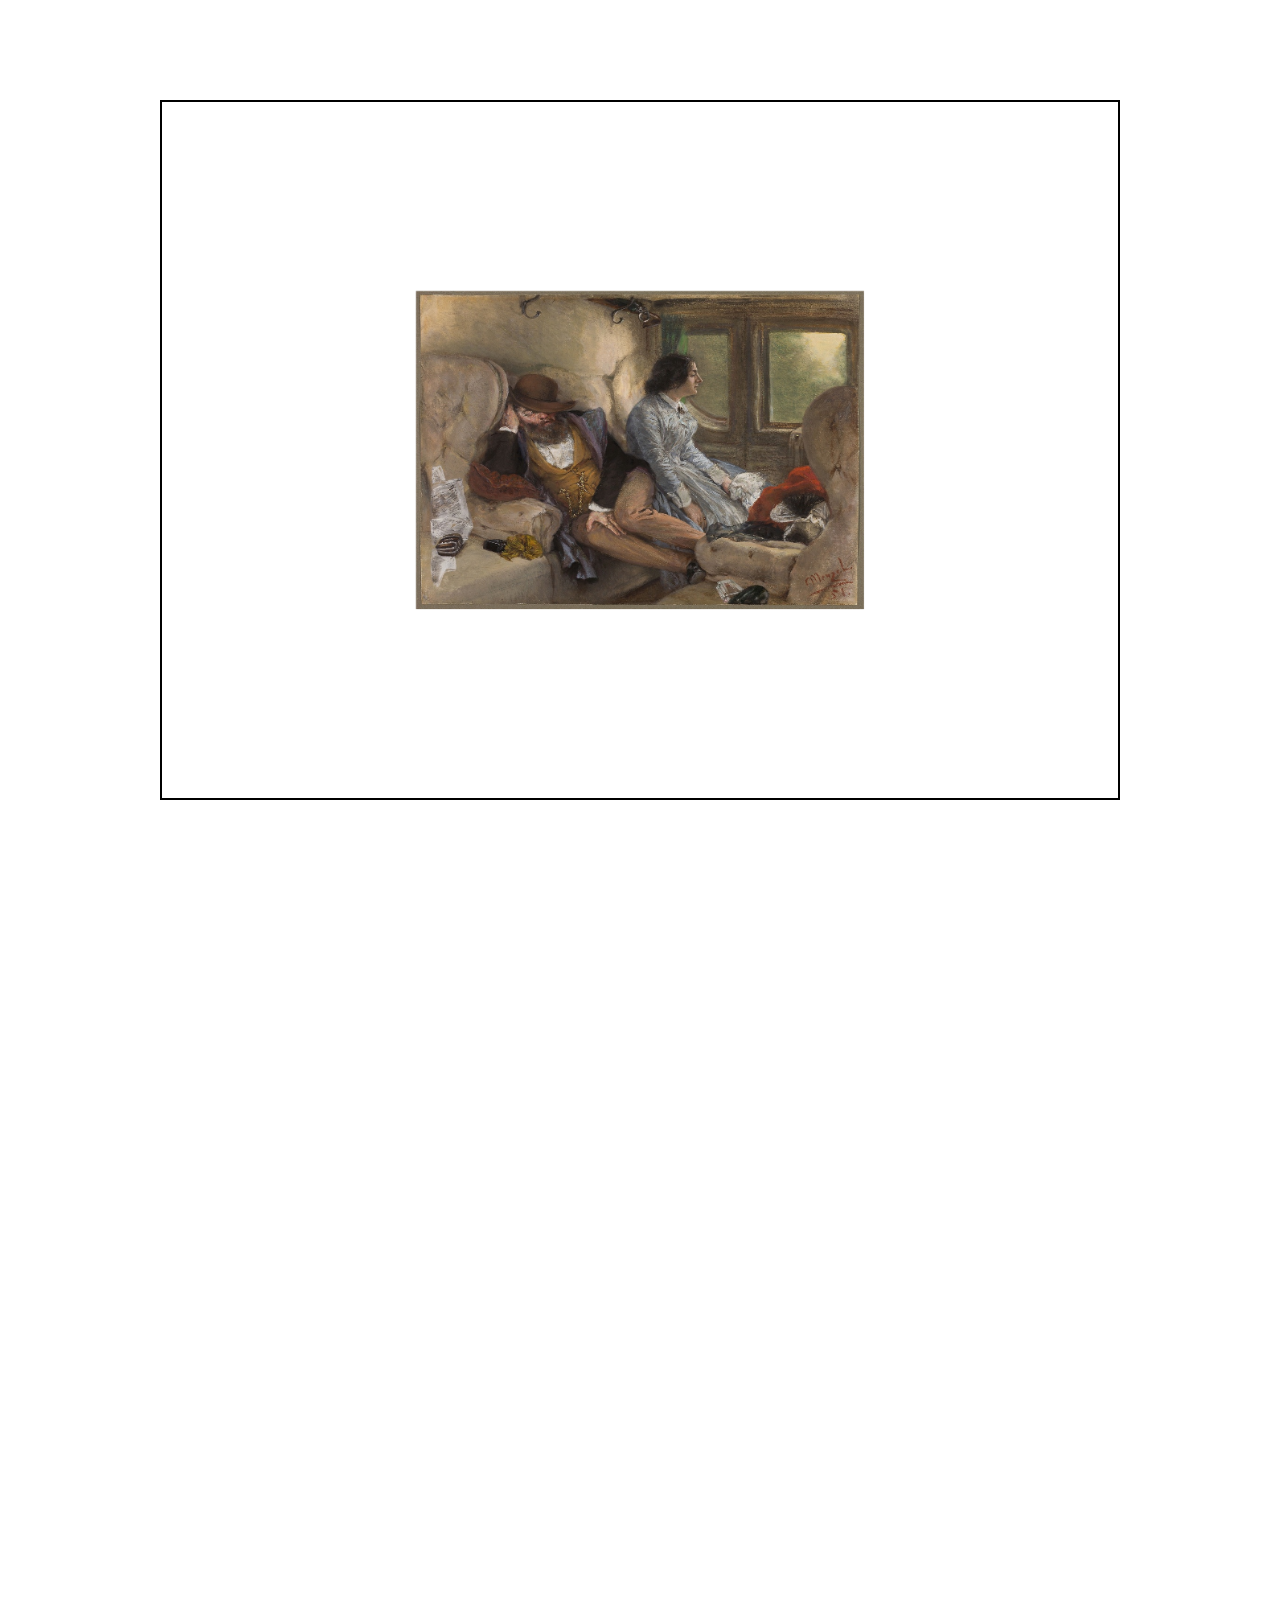
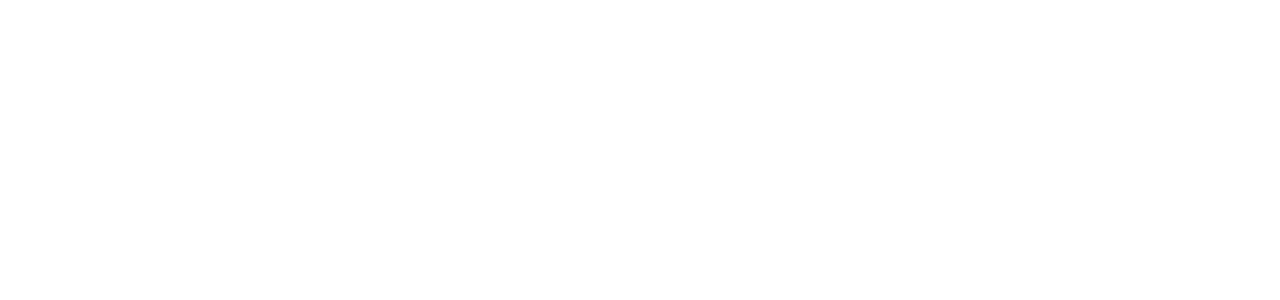
==== index.html @ 51337ca4 "no message" ====
<!DOCTYPE html>
<html lang="ja">
<head>
  <meta charset="UTF-8">
  <meta name="viewport" content="width=device-width, initial-scale=1.0">
  <meta http-equiv="X-UA-Compatible" content="ie=edge">
  <link rel="stylesheet" href="style.css">
  <title>Document</title>
</head>
<body>


  <div class="wrapper">
    <div id="base">
      <div id="scaler" class="scaler">
        <img class="section section-1" data-z="5.5" data-x="90" data-y="20" src="img/06.jpg" alt="">
        <img class="section section-2" data-z="4.6" data-x="62" data-y="39" src="img/05.jpg" alt="">
        <img class="section section-3" data-z="3.7" data-x="40" data-y="39" src="img/04.jpg" alt="">
        <img class="section section-4" data-z="2.8" data-x="40" data-y="39" src="img/03.jpg" alt="">
        <img class="section section-5" data-z="1.9" data-x="70" data-y="80" src="img/02.jpg" alt="">
        <img class="section section-6" data-z="1" data-x="10" data-y="30" src="img/01.jpg" alt="">
        <!-- <section class="section section-1" data-z="1">
          <p class="text">コンテンツ</p>
        </section>
        <section class="section section-2" data-z="2">
          <p class="text">コンテンツ</p>
        </section>
        <section class="section section-3" data-z="3">
          <p class="text">コンテンツ</p>
        </section>
        <section class="section section-4" data-z="4">
          <p class="text">コンテンツ</p>
        </section>
        <section class="section section-5" data-z="5">
          <p class="text">コンテンツ</p>
        </section> -->
      </div>
  </div>

  <div id="scroll" class="scroll"></div>
  </div>
    
  <script src="jquery-3.3.1.min.js"></script>
  <script src="modernizr.js"></script>
  <script type="text/javascript" src="script.js"></script>
</body>
</html>
---- style.css ----
@charset "UTF-8";




/* ========================================
    ????css
========================================= */
html, body, div, span, applet, object, iframe,
h1, h2, h3, h4, h5, h6, p, blockquote, pre,
a, abbr, acronym, address, big, cite, code,
del, dfn, em, img, ins, kbd, q, s, samp,
small, strike, strong, sub, sup, tt, var,
b, u, i, center, nav,
dl, dt, dd, ol, ul, li,
fieldset, form, label, legend,
table, caption, tbody, tfoot, thead, tr, th, td,
article, aside, canvas, details, embed,
figure, figcaption, footer, header, hgroup,
menu, nav, output, ruby, section, summary,
time, mark, audio, video {
  margin: 0;
  padding: 0;
  border: 0;
  font-family: "游ゴシック体", YuGothic, "游ゴシック", "Yu Gothic", sans-serif;
  font-weight: bold;
  vertical-align: baseline;
  color: #fff;
  text-decoration: none;
}

article, aside, details, figcaption, figure,
footer, header, hgroup, menu, nav, section {
  display: block;
}

body {
  width: 1000px;
  height: 500px;
  margin: 0 auto;
  padding: 0;
  -webkit-font-smoothing: antialiased;
  -moz-osx-font-smoothing: grayscale;
}

* {
  list-style: none;
  box-sizing: border-box;
}

html {
  overflow-y: scroll;
  font-family: YuGothic,  /* For Mac */
               "Yu Gothic M", "Yu Gothic Medium",  /* For Windows Firefox, Edge, IE */
               "Hiragino Kaku Gothic ProN", "Hiragino Kaku Gothic Pro",  /* For Mac Fallback */
               Meiryo,  /* For Windows Fallback (Chrome) */
               sans-serif;
}

@font-face {
  font-family: "Yu Gothic M";
  src: local("Yu Gothic Medium");
}
@font-face {
  font-family: "Yu Gothic M";
  src: local("Yu Gothic Bold");
  font-weight: bold;
}

blockquote, q {
  quotes: none;
}

blockquote:before, blockquote:after, q:before, q:after {
  content: '';
  content: none;
}

input, textarea {
  margin: 0;
  padding: 0;
}

ol, ul {
  list-style: none;
}

table {
  border-collapse: collapse;
  border-spacing: 0;
}

caption, th {
  text-align: left;
}

a:focus {
  outline: none;
}

.clearfix::after {
  content: "";
  display: block;
  clear: both;
}

/* ========================================
    ????css
========================================= */
.frame-wrapper{
  width: 960px;
  height: 700px;
}

.frame-wrapper iframe{
  width: 100%;
  height: 100%;
}

#base {
  width: 960px;
  height: 700px;
  margin: auto;
  border: 2px solid #000;
  position: fixed;
  top: 50%;
  left: 50%;
  transform: translate(-50%, -50%);
  perspective: 1px;
  overflow: hidden;
}
#scaler {
  width: 100%;
  height: 100%;
  transform-style: preserve-3d;
  transform: translateZ(0);
}
.section {
  width: 100%;
  height: 100%;
  box-sizing: border-box;
  padding: 30px;
  /* background: #f00; */
  transform: perspective(1px);
  position: absolute;
  top: 0;
  left: 0;
}

img{
  display: block;
}

.scroll {
  visibility: hidden;
  z-index: -1;
}

.section-1 {
  /* background: url(img/01.jpg) no-repeat center; */
  /* perspective-origin: 90% 20%; */
}
.section-2 {
  /* background: url(img/02.jpg) no-repeat center; */
  /* perspective-origin: 62% 39%; */

}
.section-3 {
  /* background: url(img/03.jpg) no-repeat center; */
  /* perspective-origin: 40% 39%; */

}
.section-4 {
  /* background: url(img/04.jpg) no-repeat center; */
  /* perspective-origin: 40% 39%; */

  
}
.section-5 {
  /* background: url(img/05.jpg) no-repeat center; */
  /* perspective-origin: 10% 60%; */

 
}
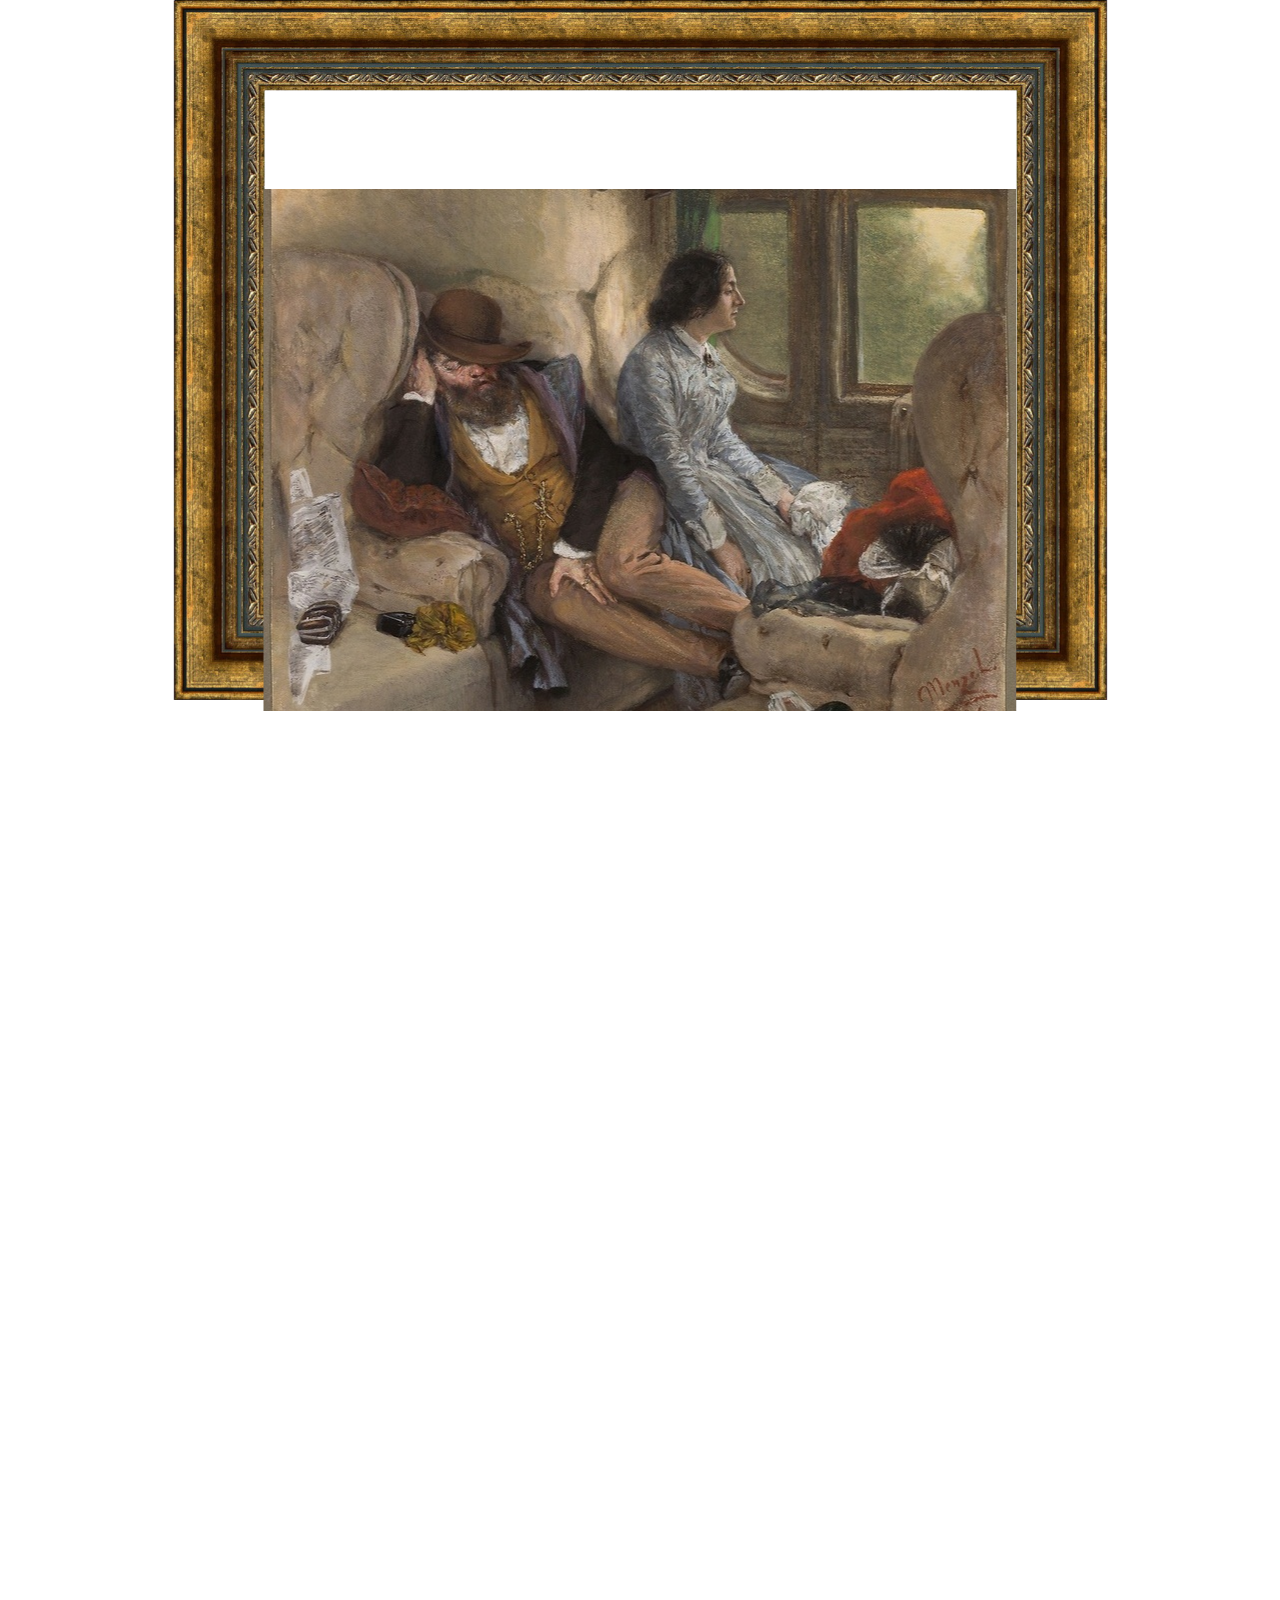
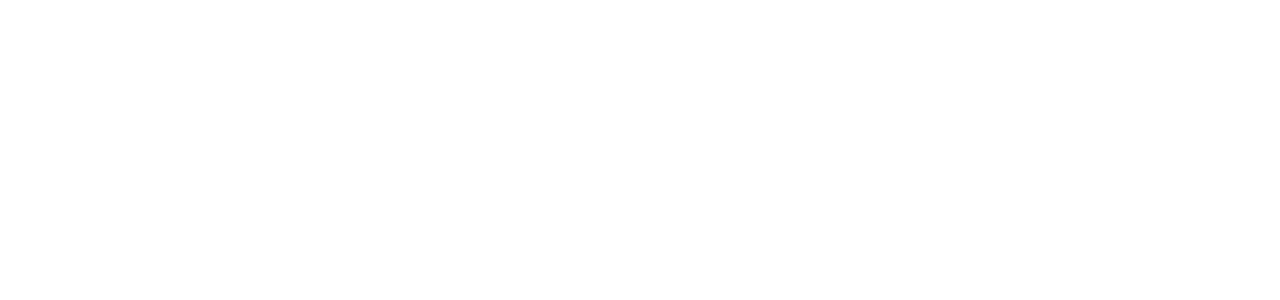
==== commit 3533202b: "no message" ====
--- a/index.html
+++ b/index.html
@@ -11,31 +11,33 @@
 
 
   <div class="wrapper">
-    <div id="base">
-      <div id="scaler" class="scaler">
-        <img class="section section-1" data-z="5.5" data-x="90" data-y="20" src="img/06.jpg" alt="">
-        <img class="section section-2" data-z="4.6" data-x="62" data-y="39" src="img/05.jpg" alt="">
-        <img class="section section-3" data-z="3.7" data-x="40" data-y="39" src="img/04.jpg" alt="">
-        <img class="section section-4" data-z="2.8" data-x="40" data-y="39" src="img/03.jpg" alt="">
-        <img class="section section-5" data-z="1.9" data-x="70" data-y="80" src="img/02.jpg" alt="">
-        <img class="section section-6" data-z="1" data-x="10" data-y="30" src="img/01.jpg" alt="">
-        <!-- <section class="section section-1" data-z="1">
-          <p class="text">コンテンツ</p>
-        </section>
-        <section class="section section-2" data-z="2">
-          <p class="text">コンテンツ</p>
-        </section>
-        <section class="section section-3" data-z="3">
-          <p class="text">コンテンツ</p>
-        </section>
-        <section class="section section-4" data-z="4">
-          <p class="text">コンテンツ</p>
-        </section>
-        <section class="section section-5" data-z="5">
-          <p class="text">コンテンツ</p>
-        </section> -->
+    <div class="frame">
+      <div id="base">
+        <div id="scaler" class="scaler">
+          <img class="section section-1" data-z="5.5" data-x="90" data-y="20" src="img/06.jpg" alt="">
+          <img class="section section-2" data-z="4.6" data-x="62" data-y="39" src="img/05.jpg" alt="">
+          <img class="section section-3" data-z="3.7" data-x="40" data-y="39" src="img/04.jpg" alt="">
+          <img class="section section-4" data-z="2.8" data-x="40" data-y="39" src="img/03.jpg" alt="">
+          <img class="section section-5" data-z="1.9" data-x="70" data-y="80" src="img/02.jpg" alt="">
+          <img class="section section-6" data-z="1" data-x="10" data-y="30" src="img/01.jpg" alt="">
+          <!-- <section class="section section-1" data-z="1">
+            <p class="text">コンテンツ</p>
+          </section>
+          <section class="section section-2" data-z="2">
+            <p class="text">コンテンツ</p>
+          </section>
+          <section class="section section-3" data-z="3">
+            <p class="text">コンテンツ</p>
+          </section>
+          <section class="section section-4" data-z="4">
+            <p class="text">コンテンツ</p>
+          </section>
+          <section class="section section-5" data-z="5">
+            <p class="text">コンテンツ</p>
+          </section> -->
+        </div>
       </div>
-  </div>
+    </div>
 
   <div id="scroll" class="scroll"></div>
   </div>
--- a/style.css
+++ b/style.css
@@ -107,39 +107,46 @@
 /* ========================================
     ????css
 ========================================= */
-.frame-wrapper{
-  width: 960px;
+
+
+.frame{
+  text-align: center;
+  position: fixed;
+  width: 1000px;
   height: 700px;
+  background: url(img/frame.png)no-repeat center center;
+  background-size: contain;
 }
 
-.frame-wrapper iframe{
-  width: 100%;
-  height: 100%;
-}
+
 
 #base {
-  width: 960px;
-  height: 700px;
+  display: inline-block;
+  width: 753px;
+  height: 522px;
   margin: auto;
-  border: 2px solid #000;
+  /* border: 2px solid #000; */
   position: fixed;
   top: 50%;
   left: 50%;
   transform: translate(-50%, -50%);
   perspective: 1px;
   overflow: hidden;
+  /* padding:100px; */
+
+
+
 }
 #scaler {
   width: 100%;
   height: 100%;
   transform-style: preserve-3d;
-  transform: translateZ(0);
+  transform: translateZ(1px);
 }
 .section {
   width: 100%;
   height: 100%;
   box-sizing: border-box;
-  padding: 30px;
   /* background: #f00; */
   transform: perspective(1px);
   position: absolute;
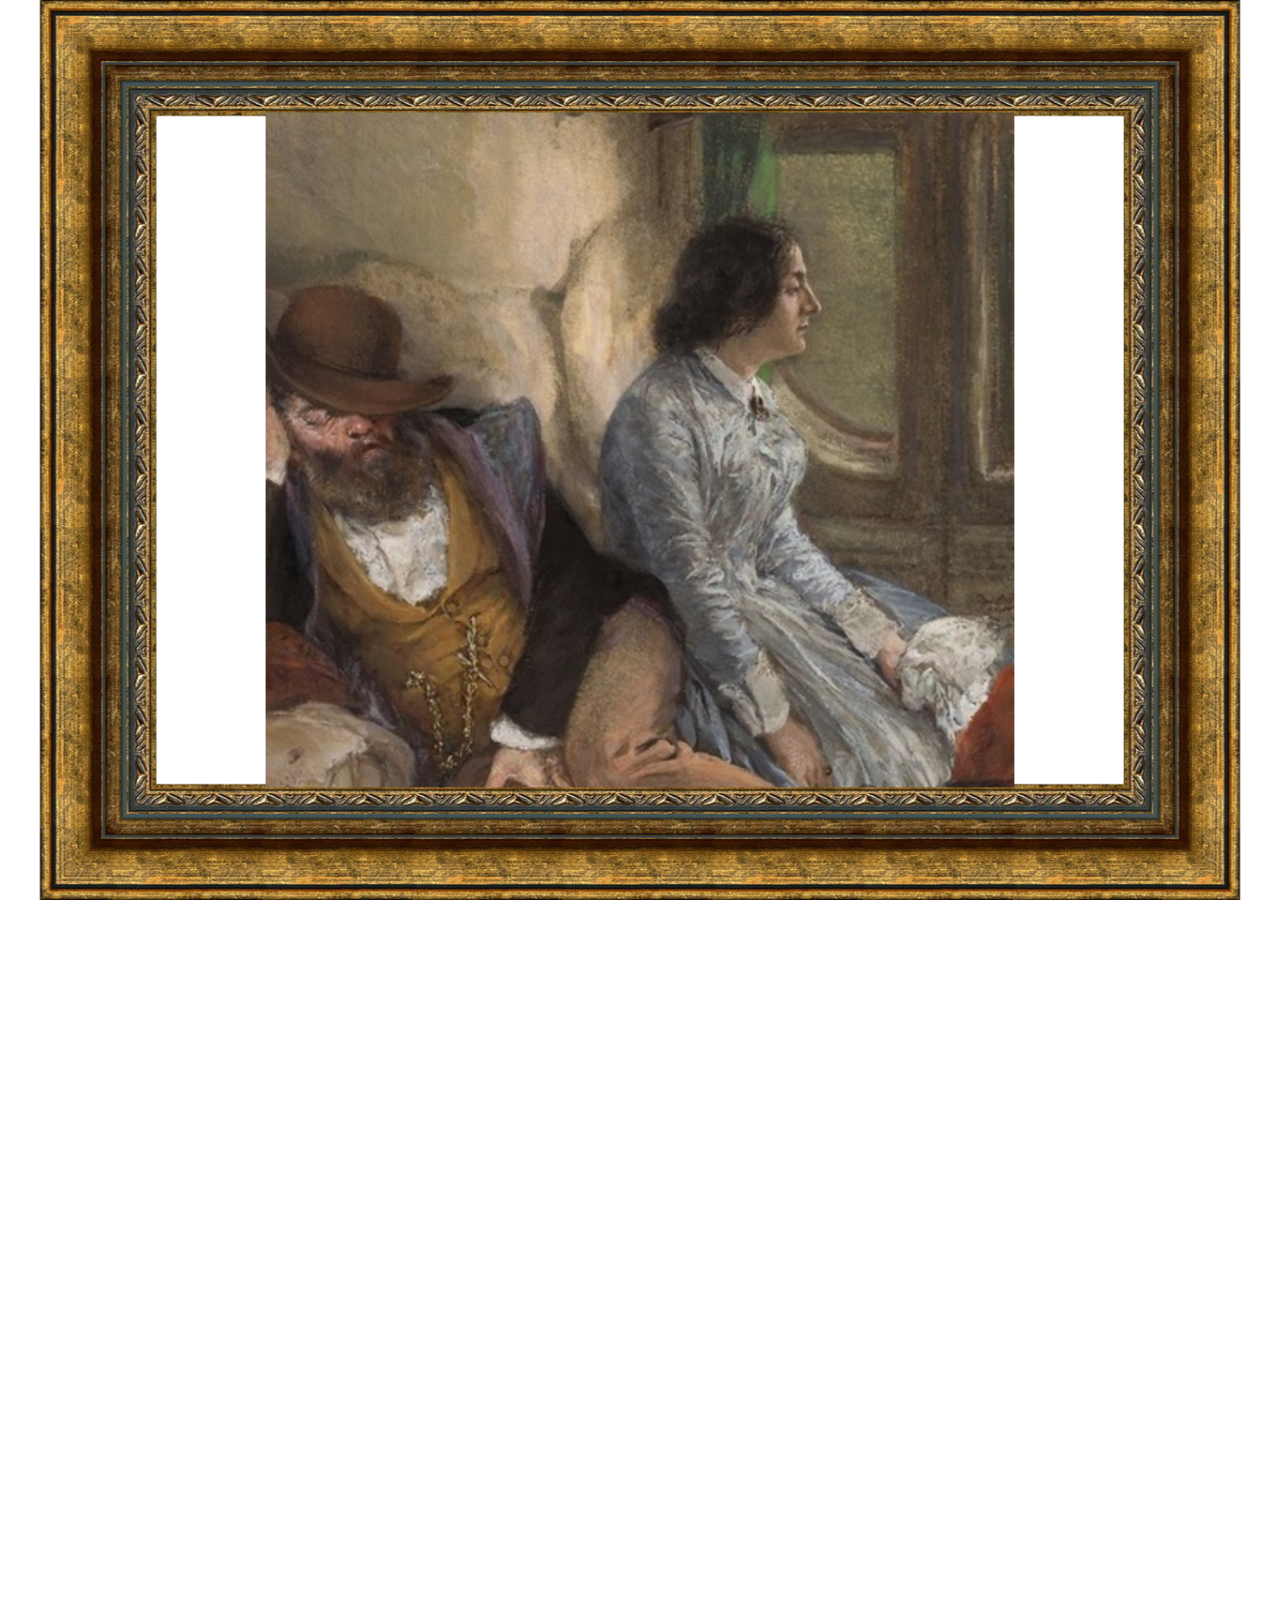
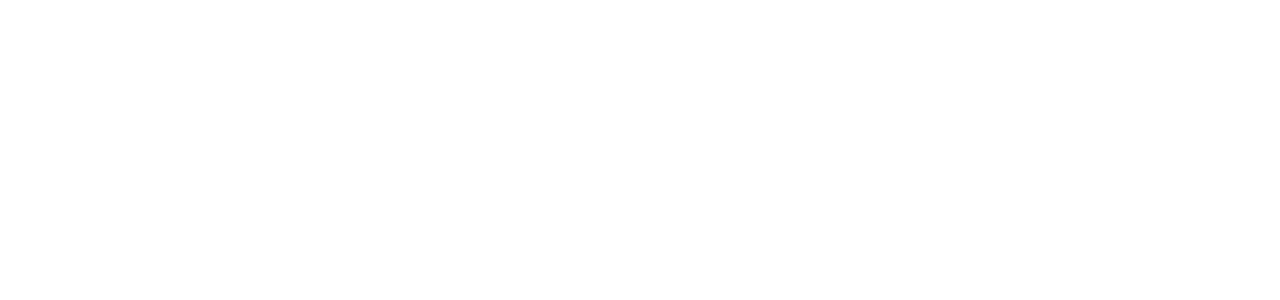
==== commit 2343ef29: "no message" ====
--- a/index.html
+++ b/index.html
@@ -10,7 +10,7 @@
 <body>
 
 
-  <div class="wrapper">
+  <!-- <div class="wrapper"> -->
     <div class="frame">
       <div id="base">
         <div id="scaler" class="scaler">
@@ -20,30 +20,16 @@
           <img class="section section-4" data-z="2.8" data-x="40" data-y="39" src="img/03.jpg" alt="">
           <img class="section section-5" data-z="1.9" data-x="70" data-y="80" src="img/02.jpg" alt="">
           <img class="section section-6" data-z="1" data-x="10" data-y="30" src="img/01.jpg" alt="">
-          <!-- <section class="section section-1" data-z="1">
-            <p class="text">コンテンツ</p>
-          </section>
-          <section class="section section-2" data-z="2">
-            <p class="text">コンテンツ</p>
-          </section>
-          <section class="section section-3" data-z="3">
-            <p class="text">コンテンツ</p>
-          </section>
-          <section class="section section-4" data-z="4">
-            <p class="text">コンテンツ</p>
-          </section>
-          <section class="section section-5" data-z="5">
-            <p class="text">コンテンツ</p>
-          </section> -->
+
         </div>
       </div>
     </div>
 
   <div id="scroll" class="scroll"></div>
-  </div>
+  <!-- </div> -->
     
   <script src="jquery-3.3.1.min.js"></script>
-  <script src="modernizr.js"></script>
+
   <script type="text/javascript" src="script.js"></script>
 </body>
 </html>--- a/style.css
+++ b/style.css
@@ -34,9 +34,9 @@
   display: block;
 }
 
-body {
-  width: 1000px;
-  height: 500px;
+html,body {
+  width: 100%;
+  /* height: 100vh; */
   margin: 0 auto;
   padding: 0;
   -webkit-font-smoothing: antialiased;
@@ -107,25 +107,29 @@
 /* ========================================
     ????css
 ========================================= */
+/* .wrapper{
+  position: relative;
+  width: 100%;
+  height: 100vh;
+  margin: 0 auto;
+} */
 
 
 .frame{
   text-align: center;
   position: fixed;
-  width: 1000px;
-  height: 700px;
+  width: 100%;
+  height: 100vh;
   background: url(img/frame.png)no-repeat center center;
   background-size: contain;
 }
 
 
-
 #base {
   display: inline-block;
-  width: 753px;
-  height: 522px;
+  width: calc(100% - 41.5vw);
+  height: calc(100vh - 25vh);
   margin: auto;
-  /* border: 2px solid #000; */
   position: fixed;
   top: 50%;
   left: 50%;
@@ -134,24 +138,23 @@
   overflow: hidden;
   /* padding:100px; */
 
-
-
 }
 #scaler {
   width: 100%;
-  height: 100%;
+  height: 100vh;
   transform-style: preserve-3d;
   transform: translateZ(1px);
 }
 .section {
   width: 100%;
-  height: 100%;
+  height: 100vh;
   box-sizing: border-box;
-  /* background: #f00; */
   transform: perspective(1px);
   position: absolute;
   top: 0;
   left: 0;
+  object-fit: cover;
+
 }
 
 img{
@@ -163,29 +166,3 @@
   z-index: -1;
 }
 
-.section-1 {
-  /* background: url(img/01.jpg) no-repeat center; */
-  /* perspective-origin: 90% 20%; */
-}
-.section-2 {
-  /* background: url(img/02.jpg) no-repeat center; */
-  /* perspective-origin: 62% 39%; */
-
-}
-.section-3 {
-  /* background: url(img/03.jpg) no-repeat center; */
-  /* perspective-origin: 40% 39%; */
-
-}
-.section-4 {
-  /* background: url(img/04.jpg) no-repeat center; */
-  /* perspective-origin: 40% 39%; */
-
-  
-}
-.section-5 {
-  /* background: url(img/05.jpg) no-repeat center; */
-  /* perspective-origin: 10% 60%; */
-
- 
-}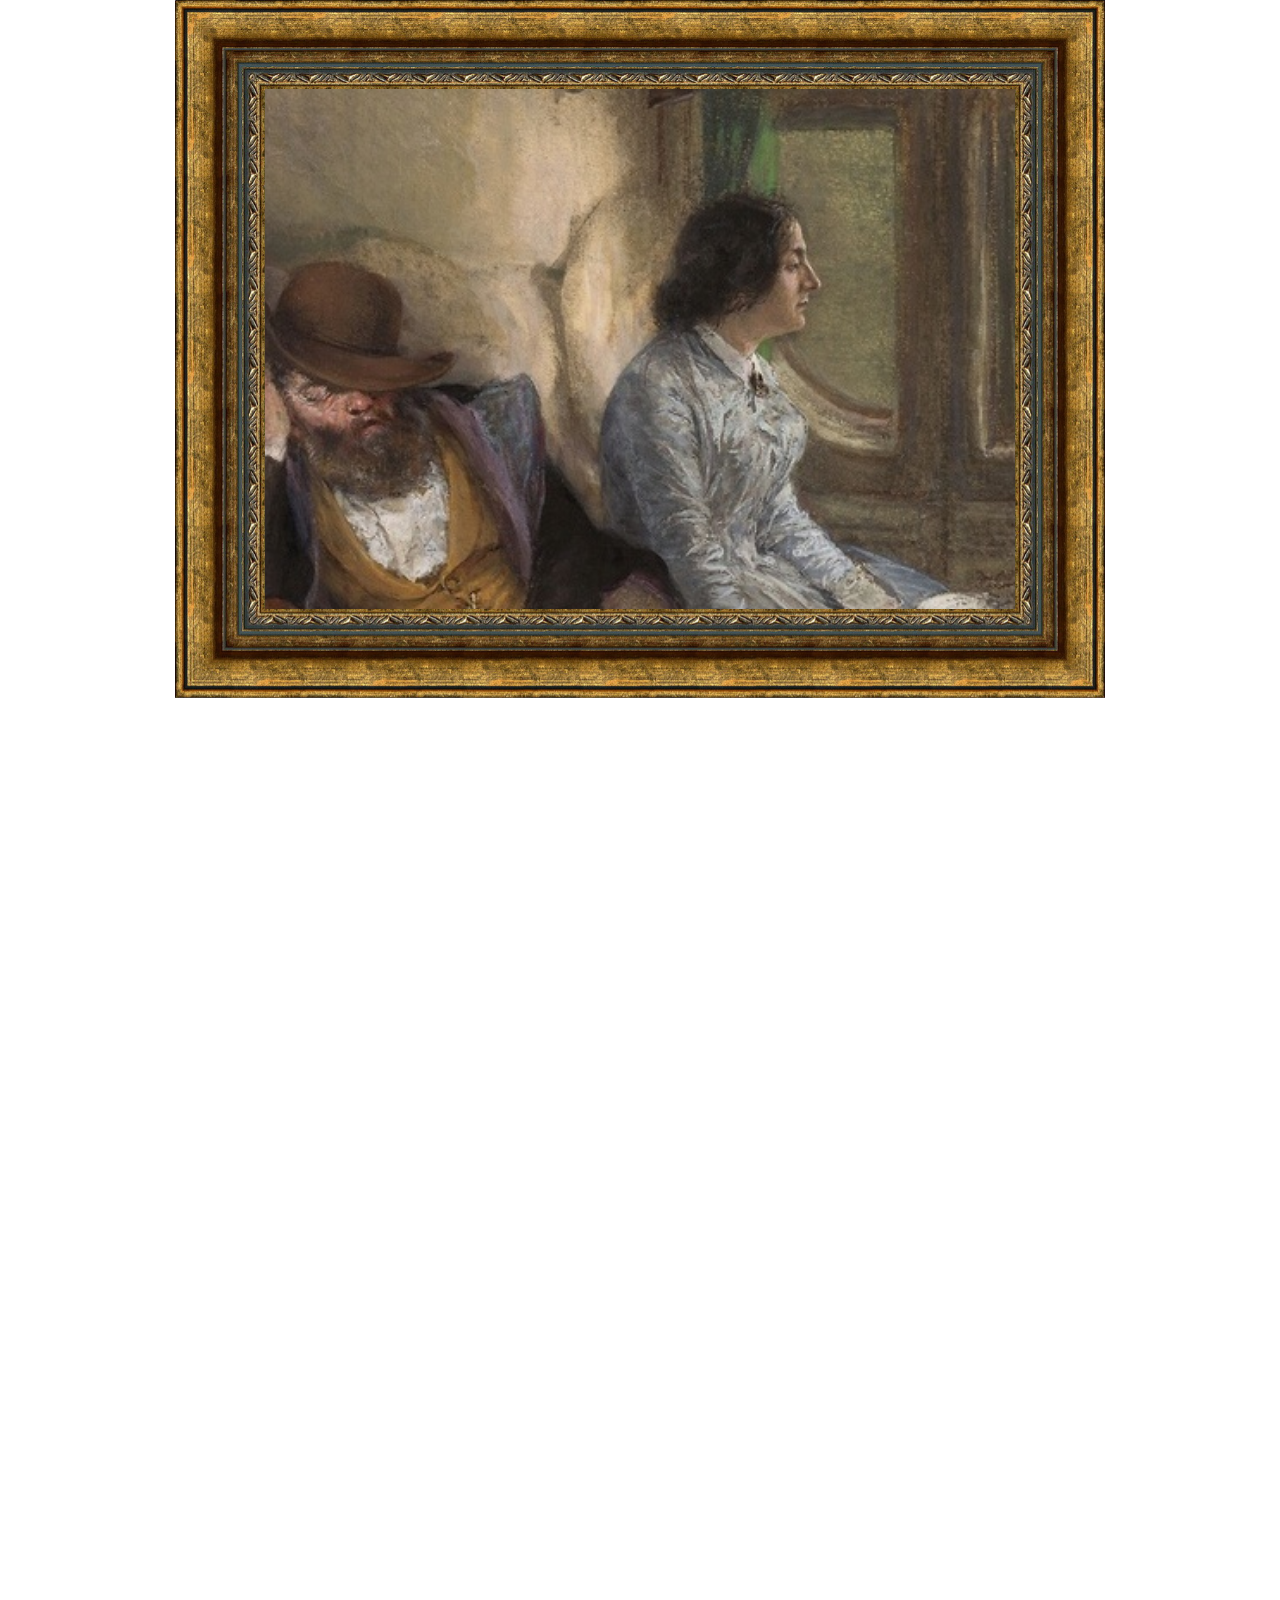
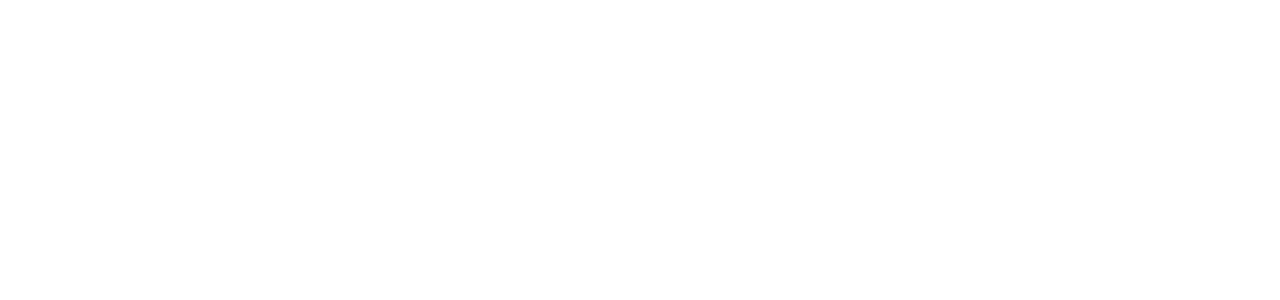
==== commit 95ffdfe9: "no message" ====
--- a/index.html
+++ b/index.html
@@ -10,7 +10,7 @@
 <body>
 
 
-  <!-- <div class="wrapper"> -->
+  <div class="wrapper">
     <div class="frame">
       <div id="base">
         <div id="scaler" class="scaler">
@@ -26,7 +26,7 @@
     </div>
 
   <div id="scroll" class="scroll"></div>
-  <!-- </div> -->
+  </div>
     
   <script src="jquery-3.3.1.min.js"></script>
 
--- a/style.css
+++ b/style.css
@@ -107,30 +107,30 @@
 /* ========================================
     ????css
 ========================================= */
-/* .wrapper{
-  position: relative;
-  width: 100%;
-  height: 100vh;
+.wrapper{
+  width: 930px;
+  height: 698px;
   margin: 0 auto;
-} */
+}
 
 
 .frame{
-  text-align: center;
+  /* display: inline-block; */
+  /* text-align: center; */
   position: fixed;
-  width: 100%;
-  height: 100vh;
+  width: 930px;
+  height: 698px;
   background: url(img/frame.png)no-repeat center center;
   background-size: contain;
 }
 
 
 #base {
-  display: inline-block;
-  width: calc(100% - 41.5vw);
-  height: calc(100vh - 25vh);
-  margin: auto;
-  position: fixed;
+  /* display: inline-block; */
+  width: 750px;
+  height: 520px;
+  /* margin: auto; */
+  position: absolute;
   top: 50%;
   left: 50%;
   transform: translate(-50%, -50%);
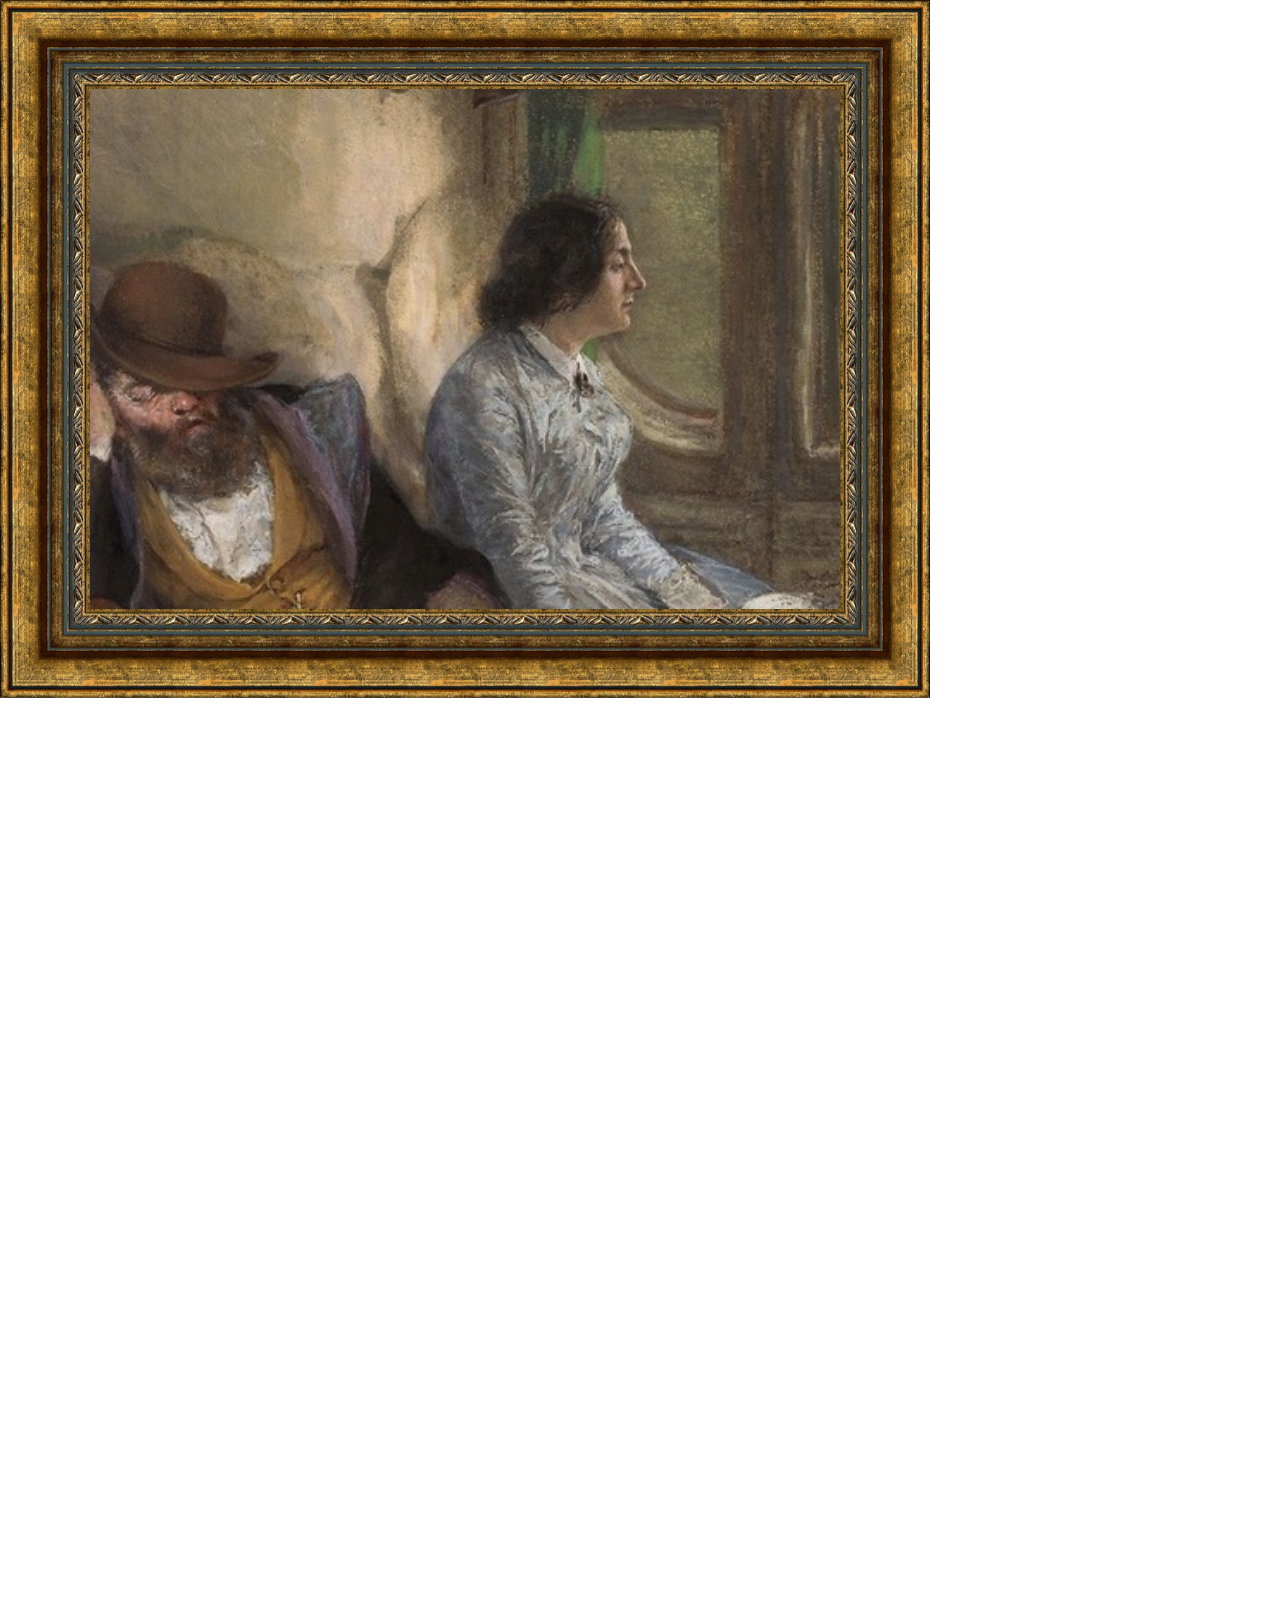
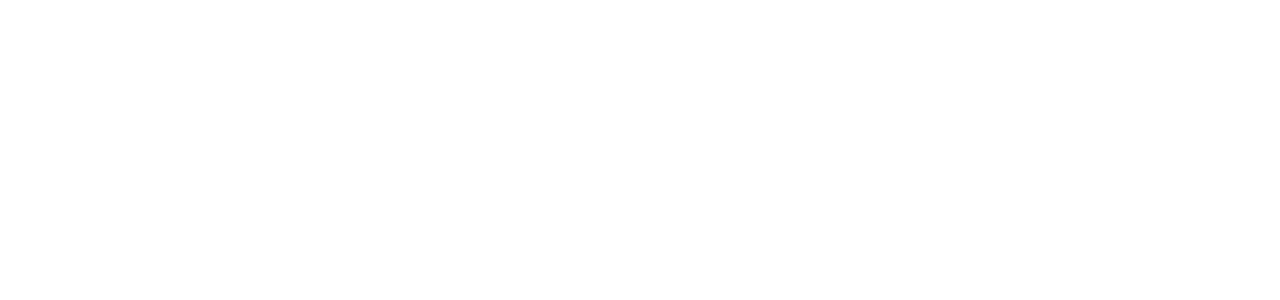
==== commit 261620f3: "no message" ====
--- a/index.html
+++ b/index.html
@@ -1,35 +1,34 @@
 <!DOCTYPE html>
 <html lang="ja">
 <head>
-  <meta charset="UTF-8">
-  <meta name="viewport" content="width=device-width, initial-scale=1.0">
-  <meta http-equiv="X-UA-Compatible" content="ie=edge">
+	<meta charset="UTF-8">
+	<meta name="viewport" content="width=device-width, initial-scale=1.0">
+	<meta http-equiv="X-UA-Compatible" content="ie=edge">
   <link rel="stylesheet" href="style.css">
-  <title>Document</title>
+	<title>Document</title>
 </head>
 <body>
 
 
-  <div class="wrapper">
+  <!-- <div class="wrapper"> -->
     <div class="frame">
       <div id="base">
         <div id="scaler" class="scaler">
           <img class="section section-1" data-z="5.5" data-x="90" data-y="20" src="img/06.jpg" alt="">
-          <img class="section section-2" data-z="4.6" data-x="62" data-y="39" src="img/05.jpg" alt="">
-          <img class="section section-3" data-z="3.7" data-x="40" data-y="39" src="img/04.jpg" alt="">
+          <img class="section section-2" data-z="4.6" data-x="63" data-y="39" src="img/05.jpg" alt="">
+          <img class="section section-3" data-z="3.7" data-x="40" data-y="45" src="img/04.jpg" alt="">
           <img class="section section-4" data-z="2.8" data-x="40" data-y="39" src="img/03.jpg" alt="">
-          <img class="section section-5" data-z="1.9" data-x="70" data-y="80" src="img/02.jpg" alt="">
-          <img class="section section-6" data-z="1" data-x="10" data-y="30" src="img/01.jpg" alt="">
+          <img class="section section-5" data-z="1.9" data-x="24" data-y="30" src="img/02.jpg" alt="">
+          <img class="section section-6" data-z="1" data-x="35" data-y="30" src="img/01.jpg" alt="">
 
         </div>
       </div>
     </div>
 
   <div id="scroll" class="scroll"></div>
-  </div>
+  <!-- </div> -->
     
   <script src="jquery-3.3.1.min.js"></script>
-
   <script type="text/javascript" src="script.js"></script>
 </body>
 </html>--- a/style.css
+++ b/style.css
@@ -108,6 +108,7 @@
     ????css
 ========================================= */
 .wrapper{
+  display: table;
   width: 930px;
   height: 698px;
   margin: 0 auto;
@@ -115,8 +116,8 @@
 
 
 .frame{
-  /* display: inline-block; */
-  /* text-align: center; */
+  display: table-cell;
+  vertical-align: middle;
   position: fixed;
   width: 930px;
   height: 698px;
@@ -126,7 +127,7 @@
 
 
 #base {
-  /* display: inline-block; */
+  display: inline-block;
   width: 750px;
   height: 520px;
   /* margin: auto; */
@@ -140,12 +141,14 @@
 
 }
 #scaler {
+  display: inline-block;
   width: 100%;
   height: 100vh;
   transform-style: preserve-3d;
   transform: translateZ(1px);
 }
 .section {
+  display: inline-block;
   width: 100%;
   height: 100vh;
   box-sizing: border-box;
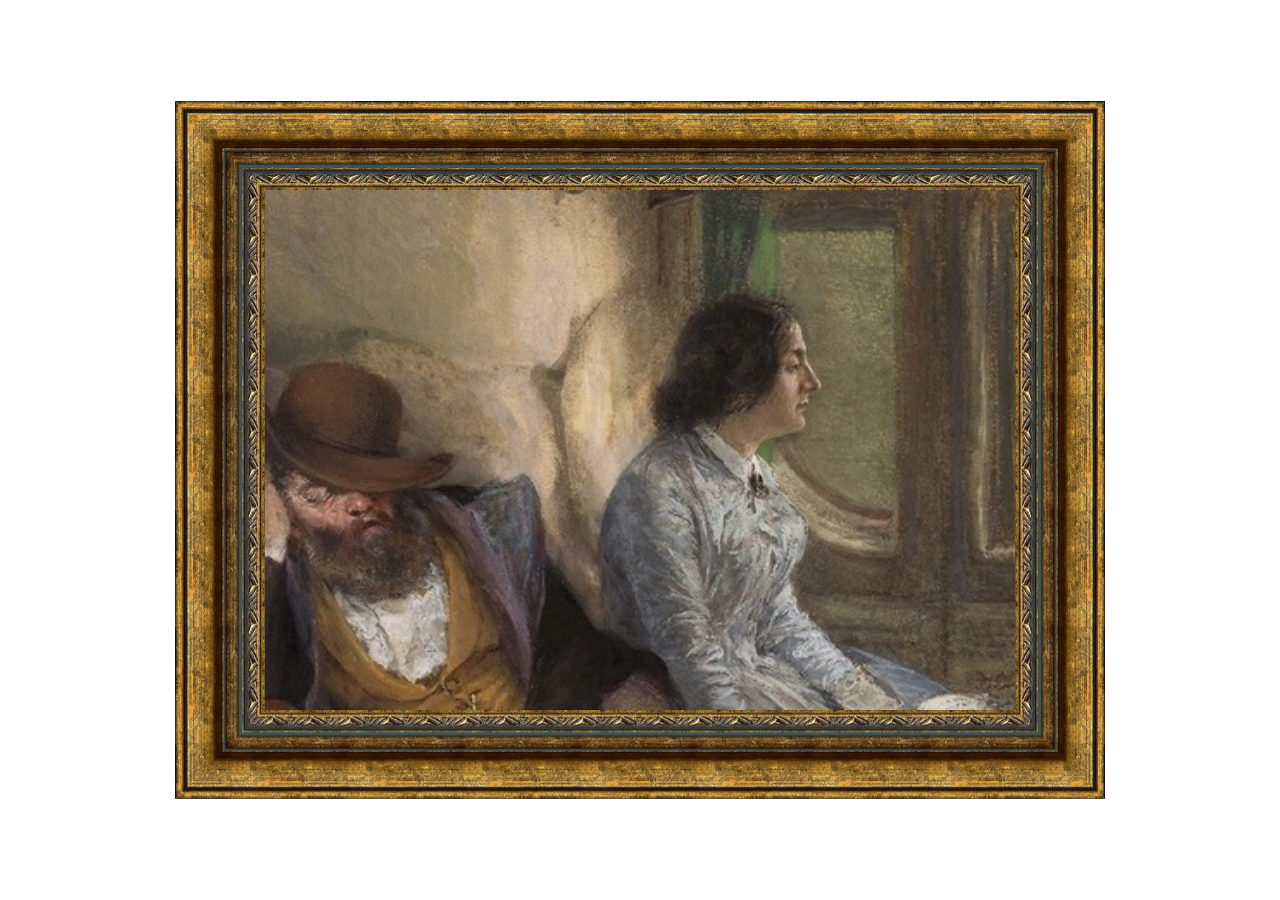
==== commit 9910ee98: "no message" ====
--- a/index.html
+++ b/index.html
@@ -10,7 +10,7 @@
 <body>
 
 
-  <!-- <div class="wrapper"> -->
+  <div class="wrapper">
     <div class="frame">
       <div id="base">
         <div id="scaler" class="scaler">
@@ -26,7 +26,7 @@
     </div>
 
   <div id="scroll" class="scroll"></div>
-  <!-- </div> -->
+  </div>
     
   <script src="jquery-3.3.1.min.js"></script>
   <script type="text/javascript" src="script.js"></script>
--- a/style.css
+++ b/style.css
@@ -107,18 +107,23 @@
 /* ========================================
     ????css
 ========================================= */
+
 .wrapper{
-  display: table;
+  position: fixed;
+  top:0;
+  right:0;
+  bottom:0;
+  left:0;
   width: 930px;
   height: 698px;
-  margin: 0 auto;
+  margin: auto;
 }
 
 
 .frame{
-  display: table-cell;
-  vertical-align: middle;
-  position: fixed;
+  display: flex;
+  justify-content: center;
+  align-items: center;
   width: 930px;
   height: 698px;
   background: url(img/frame.png)no-repeat center center;
@@ -127,14 +132,8 @@
 
 
 #base {
-  display: inline-block;
   width: 750px;
   height: 520px;
-  /* margin: auto; */
-  position: absolute;
-  top: 50%;
-  left: 50%;
-  transform: translate(-50%, -50%);
   perspective: 1px;
   overflow: hidden;
   /* padding:100px; */
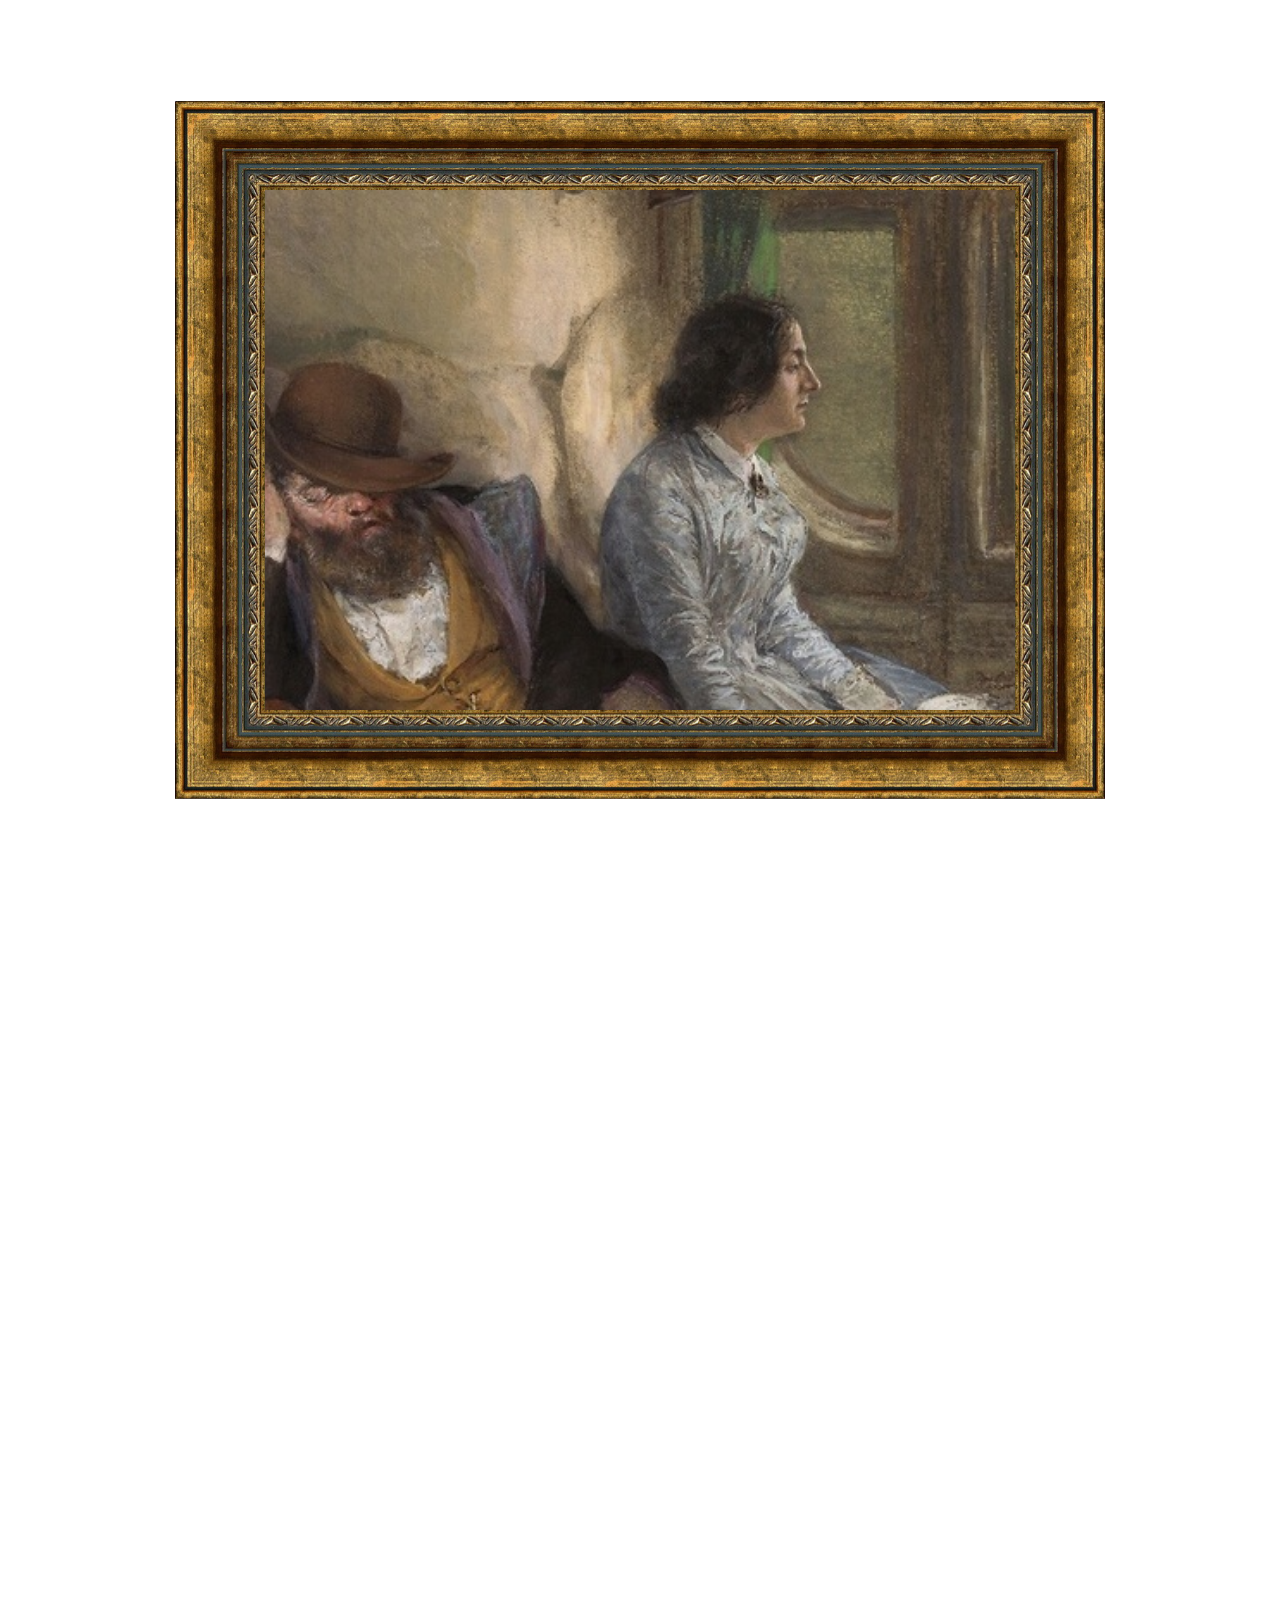
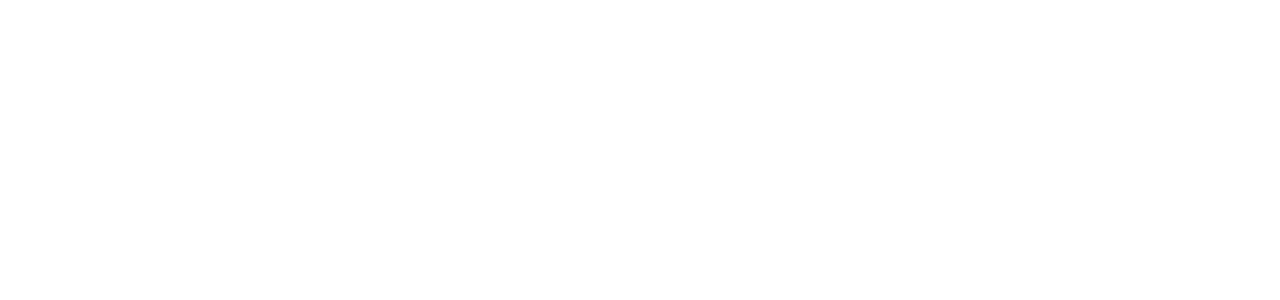
==== commit 2d1d6eea: "no message" ====
--- a/index.html
+++ b/index.html
@@ -14,21 +14,24 @@
     <div class="frame">
       <div id="base">
         <div id="scaler" class="scaler">
-          <img class="section section-1" data-z="5.5" data-x="90" data-y="20" src="img/06.jpg" alt="">
-          <img class="section section-2" data-z="4.6" data-x="63" data-y="39" src="img/05.jpg" alt="">
-          <img class="section section-3" data-z="3.7" data-x="40" data-y="45" src="img/04.jpg" alt="">
-          <img class="section section-4" data-z="2.8" data-x="40" data-y="39" src="img/03.jpg" alt="">
-          <img class="section section-5" data-z="1.9" data-x="24" data-y="30" src="img/02.jpg" alt="">
-          <img class="section section-6" data-z="1" data-x="35" data-y="30" src="img/01.jpg" alt="">
+          <img class="section section-1" data-z="5.5" data-x="90" data-y="10" src="img/06.jpg" alt="">
+          <img class="section section-2" data-z="4.6" data-x="10" data-y="90" src="img/05.jpg" alt="">
+          <img class="section section-3" data-z="3.7" data-x="90" data-y="10" src="img/04.jpg" alt="">
+          <img class="section section-4" data-z="2.8" data-x="10" data-y="90" src="img/03.jpg" alt="">
+          <img class="section section-5" data-z="1.9" data-x="90" data-y="10" src="img/02.jpg" alt="">
+          <img class="section section-6" data-z="1" data-x="10" data-y="90" src="img/01.jpg" alt="">
 
         </div>
       </div>
+
     </div>
+  </div>
+  <div id="scroll" class="scroll"></div>
 
-  <div id="scroll" class="scroll"></div>
-  </div>
+
     
   <script src="jquery-3.3.1.min.js"></script>
+  <script src="modernizr.js"></script>
   <script type="text/javascript" src="script.js"></script>
 </body>
 </html>